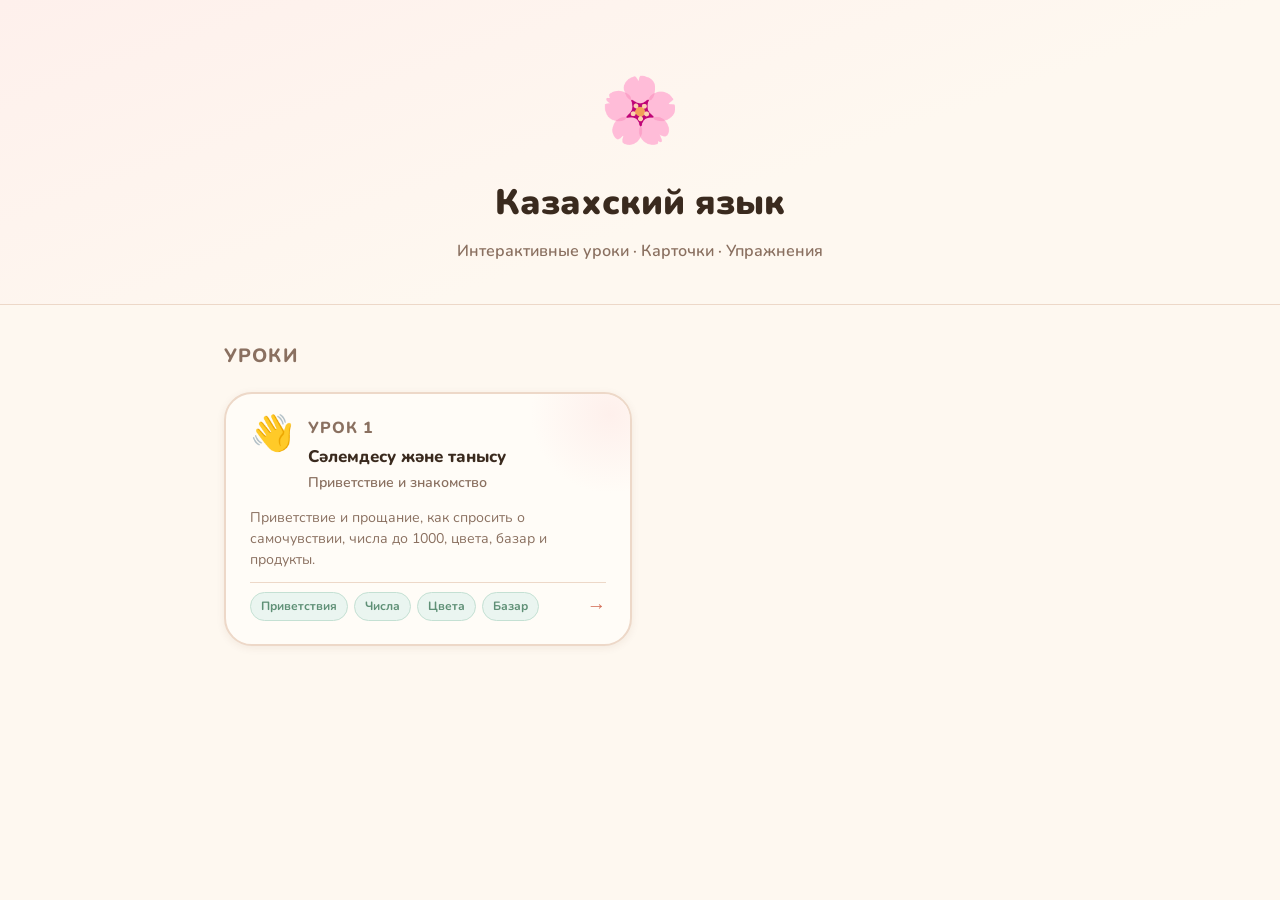
==== index.html @ d4cad754 "Initial commit: Казахский язык - уроки" ====
<!DOCTYPE html>
<html lang="ru">
<head>
  <meta charset="UTF-8" />
  <meta name="viewport" content="width=device-width, initial-scale=1.0" />
  <title>Казахский язык — Уроки</title>
  <link rel="preconnect" href="https://fonts.googleapis.com" />
  <link rel="preconnect" href="https://fonts.gstatic.com" crossorigin />
  <link href="https://fonts.googleapis.com/css2?family=Nunito:wght@400;500;600;700;800;900&display=swap" rel="stylesheet" />
  <link rel="stylesheet" href="css/style.css" />
</head>
<body>

  <!-- ===== HERO ===== -->
  <div class="index-page">
    <div class="index-hero">
      <div class="index-hero-emoji">🌸</div>
      <h1>Казахский язык</h1>
      <p>Интерактивные уроки · Карточки · Упражнения</p>
    </div>

    <!-- ===== LESSONS GRID ===== -->
    <div class="lessons-section">
      <h2>Уроки</h2>
      <div class="lessons-grid" id="lessons-grid">
        <!-- Rendered by app.js -->
      </div>
    </div>
  </div>

  <script src="js/app.js"></script>
</body>
</html>
---- css/style.css ----
/* ===== COZY KAZAKH LESSONS ===== */

@import url('https://fonts.googleapis.com/css2?family=Nunito:wght@400;500;600;700;800;900&display=swap');

/* ---- Variables ---- */
:root {
  --bg-page:     #fef8f0;
  --bg-card:     #fffcf7;
  --bg-card2:    #fff7ef;

  --primary:       #d4705a;
  --primary-h:     #c4604a;
  --primary-light: #fde0d8;
  --primary-pale:  #fef0ec;

  --secondary:       #6fa086;
  --secondary-h:     #5f9076;
  --secondary-light: #c4e0d3;
  --secondary-pale:  #eaf5f0;

  --accent:       #e9b94a;
  --accent-light: #fdecc8;
  --accent-pale:  #fffaed;

  --success:       #52a872;
  --success-light: #c2e8d2;
  --success-pale:  #edfaf3;

  --error:       #d45050;
  --error-light: #f5c0c0;
  --error-pale:  #fff0f0;

  --text:       #3a2a1e;
  --text-muted: #8a7060;
  --text-light: #b8a090;

  --border:     #edd8c8;
  --border-h:   #d8c0a8;

  --shadow-sm: 0 2px 8px rgba(100,55,30,.08);
  --shadow-md: 0 4px 18px rgba(100,55,30,.12);
  --shadow-lg: 0 8px 36px rgba(100,55,30,.16);
  --shadow-xl: 0 16px 56px rgba(100,55,30,.2);

  --r-sm: 8px;
  --r-md: 14px;
  --r-lg: 20px;
  --r-xl: 28px;
  --r-pill: 999px;

  --font: 'Nunito', 'Segoe UI', sans-serif;
  --transition: .2s cubic-bezier(.4,0,.2,1);
}

/* ---- Reset ---- */
*, *::before, *::after { box-sizing: border-box; margin: 0; padding: 0; }
html { scroll-behavior: smooth; }
body {
  font-family: var(--font);
  background: var(--bg-page);
  color: var(--text);
  line-height: 1.6;
  min-height: 100vh;
}
img { max-width: 100%; display: block; }
button { font-family: var(--font); cursor: pointer; border: none; outline: none; }
a { color: inherit; text-decoration: none; }

/* ---- Scrollbar ---- */
::-webkit-scrollbar { width: 8px; }
::-webkit-scrollbar-track { background: var(--bg-page); }
::-webkit-scrollbar-thumb { background: var(--border); border-radius: var(--r-pill); }
::-webkit-scrollbar-thumb:hover { background: var(--border-h); }

/* ============================================================
   LAYOUT
   ============================================================ */

.site-header {
  position: sticky;
  top: 0;
  z-index: 100;
  background: rgba(254,248,240,.92);
  backdrop-filter: blur(12px);
  border-bottom: 1px solid var(--border);
  padding: 0 24px;
  height: 64px;
  display: flex;
  align-items: center;
  gap: 16px;
}

.back-btn {
  display: flex;
  align-items: center;
  gap: 6px;
  padding: 8px 16px;
  background: var(--bg-card);
  border: 1.5px solid var(--border);
  border-radius: var(--r-pill);
  font-size: .9rem;
  font-weight: 700;
  color: var(--text-muted);
  transition: var(--transition);
  white-space: nowrap;
}
.back-btn:hover {
  background: var(--primary-pale);
  border-color: var(--primary);
  color: var(--primary);
  transform: translateX(-2px);
}

.header-lesson-info {
  display: flex;
  align-items: center;
  gap: 12px;
  flex: 1;
}
.header-lesson-icon { font-size: 1.8rem; line-height: 1; }
.header-lesson-info h1 { font-size: 1.15rem; font-weight: 800; line-height: 1.1; }
.header-lesson-info p { font-size: .8rem; color: var(--text-muted); font-weight: 600; }

/* ---- Tabs ---- */
.tabs-nav {
  display: flex;
  gap: 6px;
  padding: 16px 24px 0;
  border-bottom: 2px solid var(--border);
  background: var(--bg-page);
  position: sticky;
  top: 64px;
  z-index: 90;
  overflow-x: auto;
  -webkit-overflow-scrolling: touch;
}
.tabs-nav::-webkit-scrollbar { height: 0; }

.tab-btn {
  padding: 10px 22px;
  border-radius: var(--r-md) var(--r-md) 0 0;
  font-size: .95rem;
  font-weight: 700;
  color: var(--text-muted);
  background: transparent;
  border: 2px solid transparent;
  border-bottom: none;
  white-space: nowrap;
  transition: var(--transition);
  position: relative;
  bottom: -2px;
}
.tab-btn:hover { color: var(--primary); background: var(--primary-pale); }
.tab-btn.active {
  color: var(--primary);
  background: var(--bg-page);
  border-color: var(--border);
  border-bottom-color: var(--bg-page);
}

.tab-pane { display: none; }
.tab-pane.active {
  display: block;
  animation: fadeSlideUp .35s ease forwards;
}

.lesson-container {
  max-width: 820px;
  margin: 0 auto;
  padding: 28px 24px 80px;
  display: flex;
  flex-direction: column;
  gap: 28px;
}

/* ============================================================
   SECTION BLOCKS
   ============================================================ */

.section-block {
  background: var(--bg-card);
  border: 1.5px solid var(--border);
  border-radius: var(--r-xl);
  overflow: hidden;
  box-shadow: var(--shadow-sm);
  transition: box-shadow var(--transition);
}
.section-block:hover { box-shadow: var(--shadow-md); }

.section-header {
  display: flex;
  align-items: center;
  gap: 12px;
  padding: 18px 24px;
  background: linear-gradient(135deg, var(--primary-pale), var(--accent-pale));
  border-bottom: 1.5px solid var(--border);
  cursor: pointer;
  user-select: none;
}
.section-icon { font-size: 1.5rem; }
.section-title { font-size: 1.05rem; font-weight: 800; flex: 1; }
.section-toggle {
  font-size: 1.2rem;
  color: var(--text-muted);
  transition: transform var(--transition);
}
.section-block.collapsed .section-toggle { transform: rotate(-90deg); }

.section-body {
  padding: 20px 24px;
  display: flex;
  flex-direction: column;
  gap: 20px;
}
.section-block.collapsed .section-body { display: none; }

/* ============================================================
   THEORY COMPONENTS
   ============================================================ */

/* Goals block */
.goals-block {
  background: var(--secondary-pale);
  border: 1.5px solid var(--secondary-light);
  border-radius: var(--r-lg);
  padding: 16px 20px;
}
.goals-block ul { list-style: none; display: flex; flex-direction: column; gap: 8px; }
.goals-block li {
  display: flex;
  align-items: flex-start;
  gap: 10px;
  font-weight: 600;
  font-size: .95rem;
}
.goals-block li::before {
  content: '✓';
  color: var(--secondary);
  font-weight: 900;
  font-size: 1rem;
  line-height: 1.5;
  flex-shrink: 0;
}

.task-after-lesson {
  background: var(--accent-pale);
  border: 1.5px solid var(--accent-light);
  border-radius: var(--r-lg);
  padding: 16px 20px;
}
.task-after-lesson h4 {
  font-size: .9rem;
  font-weight: 800;
  color: var(--text-muted);
  text-transform: uppercase;
  letter-spacing: .05em;
  margin-bottom: 10px;
}
.task-after-lesson ul { list-style: none; display: flex; flex-direction: column; gap: 8px; }
.task-after-lesson li {
  display: flex;
  align-items: flex-start;
  gap: 10px;
  font-size: .9rem;
}
.task-after-lesson li::before {
  content: '📌';
  flex-shrink: 0;
  line-height: 1.5;
}

/* Alphabet grid */
.alphabet-stats {
  display: inline-flex;
  gap: 8px;
  background: var(--primary-pale);
  border: 1.5px solid var(--primary-light);
  border-radius: var(--r-pill);
  padding: 6px 16px;
  font-size: .85rem;
  font-weight: 700;
  color: var(--primary);
  margin-bottom: 12px;
}

.alphabet-grid {
  display: flex;
  flex-wrap: wrap;
  gap: 6px;
}
.letter-cell {
  display: flex;
  align-items: center;
  justify-content: center;
  min-width: 52px;
  padding: 8px 10px;
  background: var(--bg-card2);
  border: 1.5px solid var(--border);
  border-radius: var(--r-sm);
  font-size: 1rem;
  font-weight: 700;
  transition: var(--transition);
  cursor: default;
}
.letter-cell:hover { transform: translateY(-2px); box-shadow: var(--shadow-sm); }
.letter-cell.special {
  background: var(--primary-pale);
  border-color: var(--primary-light);
  color: var(--primary);
}

/* Letter detail rows */
.letter-detail-table {
  width: 100%;
  border-collapse: separate;
  border-spacing: 0 6px;
}
.letter-detail-table td {
  padding: 6px 12px;
  font-size: .92rem;
}
.letter-detail-table td:first-child {
  font-size: 1.4rem;
  font-weight: 900;
  color: var(--primary);
  width: 56px;
  text-align: center;
  background: var(--primary-pale);
  border-radius: var(--r-sm) 0 0 var(--r-sm);
  border: 1.5px solid var(--primary-light);
  border-right: none;
}
.letter-detail-table td:nth-child(2) {
  background: var(--bg-card2);
  border-top: 1.5px solid var(--border);
  border-bottom: 1.5px solid var(--border);
  color: var(--text);
}
.letter-detail-table td:last-child {
  background: var(--bg-card2);
  border-radius: 0 var(--r-sm) var(--r-sm) 0;
  border: 1.5px solid var(--border);
  border-left: none;
  font-style: italic;
  color: var(--text-muted);
  font-weight: 600;
}

.block-subtitle {
  font-size: .85rem;
  font-weight: 800;
  text-transform: uppercase;
  letter-spacing: .06em;
  color: var(--text-muted);
  margin-bottom: 10px;
}

/* Grammar table */
.grammar-table-wrap {
  overflow-x: auto;
  border-radius: var(--r-lg);
  border: 1.5px solid var(--border);
  box-shadow: var(--shadow-sm);
}
.grammar-table {
  width: 100%;
  border-collapse: collapse;
  font-size: .9rem;
}
.grammar-table th {
  padding: 10px 14px;
  background: linear-gradient(135deg, var(--primary-pale), var(--accent-pale));
  color: var(--text);
  font-weight: 800;
  text-align: left;
  border-bottom: 1.5px solid var(--border);
  white-space: nowrap;
}
.grammar-table td {
  padding: 10px 14px;
  border-bottom: 1px solid var(--border);
  vertical-align: top;
}
.grammar-table tr:last-child td { border-bottom: none; }
.grammar-table tr:nth-child(even) td { background: var(--bg-card2); }
.grammar-table td:first-child { font-weight: 700; color: var(--text-muted); }
.grammar-table .kz-text { font-weight: 700; font-size: 1rem; color: var(--text); }
.grammar-table .ru-text { color: var(--text-muted); font-size: .88rem; }
.grammar-note {
  font-size: .85rem;
  color: var(--text-muted);
  font-style: italic;
  margin-bottom: 8px;
}

/* Vocab table */
.vocab-table-wrap {
  border: 1.5px solid var(--border);
  border-radius: var(--r-lg);
  overflow: hidden;
  box-shadow: var(--shadow-sm);
}
.vocab-row {
  display: grid;
  grid-template-columns: 1fr 1fr;
  padding: 12px 18px;
  border-bottom: 1px solid var(--border);
  gap: 12px;
  align-items: center;
  transition: background var(--transition);
}
.vocab-row:last-child { border-bottom: none; }
.vocab-row:hover { background: var(--primary-pale); }
.vocab-row .kz { font-weight: 700; font-size: 1rem; }
.vocab-row .ru { color: var(--text-muted); font-size: .9rem; }

/* Dialogue examples */
.dialogue-examples { display: flex; flex-direction: column; gap: 14px; }
.dialogue-example-card {
  background: var(--bg-card2);
  border: 1.5px solid var(--border);
  border-radius: var(--r-lg);
  overflow: hidden;
}
.dialogue-example-label {
  padding: 8px 16px;
  background: var(--accent-pale);
  border-bottom: 1px solid var(--border);
  font-size: .82rem;
  font-weight: 700;
  color: var(--text-muted);
}
.dialogue-example-lines { padding: 12px 16px; display: flex; flex-direction: column; gap: 6px; }
.dialogue-line {
  font-size: .95rem;
  font-weight: 600;
  padding: 4px 0;
}

.dialogue-pairs { display: flex; flex-direction: column; gap: 16px; }
.dialogue-pair {
  background: var(--bg-card2);
  border: 1.5px solid var(--border);
  border-radius: var(--r-lg);
  padding: 14px 18px;
}
.dialogue-pair-label {
  font-size: .82rem;
  font-weight: 800;
  color: var(--text-muted);
  margin-bottom: 8px;
  text-transform: uppercase;
  letter-spacing: .05em;
}
.dialogue-pair-line {
  display: flex;
  gap: 10px;
  margin-bottom: 6px;
}
.dialogue-pair-line:last-child { margin-bottom: 0; }
.dp-q, .dp-a {
  padding: 8px 14px;
  border-radius: var(--r-md);
  font-size: .95rem;
  font-weight: 600;
  flex: 1;
}
.dp-q {
  background: var(--primary-pale);
  border: 1.5px solid var(--primary-light);
  color: var(--primary);
}
.dp-a {
  background: var(--secondary-pale);
  border: 1.5px solid var(--secondary-light);
  color: var(--secondary-h);
}

/* Colors grid */
.colors-grid {
  display: flex;
  flex-wrap: wrap;
  gap: 10px;
}
.color-chip {
  display: flex;
  align-items: center;
  gap: 10px;
  padding: 10px 16px;
  background: var(--bg-card);
  border: 1.5px solid var(--border);
  border-radius: var(--r-pill);
  box-shadow: var(--shadow-sm);
  transition: var(--transition);
}
.color-chip:hover { transform: translateY(-2px); box-shadow: var(--shadow-md); }
.color-dot {
  width: 20px;
  height: 20px;
  border-radius: 50%;
  border: 2px solid rgba(0,0,0,.1);
  flex-shrink: 0;
}
.color-kz { font-weight: 700; font-size: .95rem; }
.color-ru { font-size: .8rem; color: var(--text-muted); }

/* Numbers table */
.numbers-grid {
  display: grid;
  grid-template-columns: repeat(auto-fill, minmax(140px, 1fr));
  gap: 8px;
}
.number-cell {
  display: flex;
  align-items: center;
  gap: 10px;
  padding: 10px 14px;
  background: var(--bg-card2);
  border: 1.5px solid var(--border);
  border-radius: var(--r-md);
  transition: var(--transition);
}
.number-cell:hover {
  background: var(--primary-pale);
  border-color: var(--primary-light);
  transform: translateY(-2px);
  box-shadow: var(--shadow-sm);
}
.number-digit {
  font-size: 1.1rem;
  font-weight: 900;
  color: var(--primary);
  min-width: 40px;
  text-align: right;
}
.number-word { font-size: .9rem; font-weight: 700; }

.numbers-note {
  background: var(--accent-pale);
  border: 1.5px solid var(--accent-light);
  border-radius: var(--r-md);
  padding: 12px 16px;
  font-size: .88rem;
  color: var(--text-muted);
  font-weight: 600;
}
.numbers-note::before { content: '💡 '; }

/* Vocab with emoji */
.vocab-emoji-grid {
  display: grid;
  grid-template-columns: repeat(auto-fill, minmax(160px, 1fr));
  gap: 10px;
}
.vocab-emoji-cell {
  display: flex;
  align-items: center;
  gap: 10px;
  padding: 12px 14px;
  background: var(--bg-card2);
  border: 1.5px solid var(--border);
  border-radius: var(--r-md);
  transition: var(--transition);
}
.vocab-emoji-cell:hover {
  background: var(--secondary-pale);
  border-color: var(--secondary-light);
  transform: translateY(-2px);
  box-shadow: var(--shadow-sm);
}
.vocab-emoji { font-size: 1.6rem; flex-shrink: 0; }
.vocab-emoji-text .kz { font-weight: 700; font-size: .92rem; }
.vocab-emoji-text .ru { font-size: .78rem; color: var(--text-muted); }

/* ============================================================
   EXERCISES
   ============================================================ */

.exercise-block {
  background: var(--bg-card);
  border: 2px solid var(--border);
  border-radius: var(--r-xl);
  overflow: hidden;
  box-shadow: var(--shadow-sm);
}

.exercise-header {
  display: flex;
  align-items: center;
  gap: 12px;
  padding: 14px 20px;
  background: linear-gradient(135deg, var(--accent-pale), var(--primary-pale));
  border-bottom: 1.5px solid var(--border);
}
.exercise-badge {
  padding: 4px 12px;
  background: var(--accent);
  color: white;
  border-radius: var(--r-pill);
  font-size: .8rem;
  font-weight: 800;
  white-space: nowrap;
}
.exercise-instruction {
  font-size: .9rem;
  font-weight: 600;
  color: var(--text-muted);
  line-height: 1.4;
}

.exercise-body { padding: 20px; }

.exercise-result {
  margin-top: 16px;
  padding: 12px 18px;
  border-radius: var(--r-md);
  font-size: .95rem;
  font-weight: 700;
  display: none;
  align-items: center;
  gap: 10px;
}
.exercise-result.success {
  display: flex;
  background: var(--success-pale);
  border: 1.5px solid var(--success-light);
  color: var(--success);
}
.exercise-result.partial {
  display: flex;
  background: var(--accent-pale);
  border: 1.5px solid var(--accent-light);
  color: #9a7020;
}
.exercise-result.error {
  display: flex;
  background: var(--error-pale);
  border: 1.5px solid var(--error-light);
  color: var(--error);
}

/* ---- Match Exercise ---- */
.match-exercise { display: flex; flex-direction: column; gap: 16px; }
.match-columns {
  display: grid;
  grid-template-columns: 1fr 1fr;
  gap: 12px;
}
.match-column { display: flex; flex-direction: column; gap: 8px; }

.match-item {
  padding: 12px 16px;
  background: var(--bg-card2);
  border: 2px solid var(--border);
  border-radius: var(--r-md);
  font-size: .92rem;
  font-weight: 600;
  cursor: pointer;
  transition: var(--transition);
  text-align: center;
  user-select: none;
  min-height: 48px;
  display: flex;
  align-items: center;
  justify-content: center;
}
.match-item:hover:not(.matched):not(.wrong) {
  border-color: var(--primary);
  background: var(--primary-pale);
  transform: translateY(-1px);
  box-shadow: var(--shadow-sm);
}
.match-item.selected {
  border-color: var(--primary);
  background: var(--primary-pale);
  box-shadow: 0 0 0 3px var(--primary-light);
  animation: pulse .4s ease;
}
.match-item.matched {
  border-color: var(--success);
  background: var(--success-pale);
  color: var(--success);
  cursor: default;
  animation: matchSuccess .5s ease;
}
.match-item.matched::after {
  content: ' ✓';
  font-weight: 900;
}
.match-item.wrong {
  border-color: var(--error);
  background: var(--error-pale);
  animation: shake .4s ease;
}

.match-check-btn {
  align-self: center;
  padding: 11px 28px;
  background: var(--primary);
  color: white;
  border-radius: var(--r-pill);
  font-size: .95rem;
  font-weight: 800;
  transition: var(--transition);
  box-shadow: var(--shadow-sm);
}
.match-check-btn:hover {
  background: var(--primary-h);
  transform: translateY(-2px);
  box-shadow: var(--shadow-md);
}
.match-check-btn:disabled {
  opacity: .5;
  cursor: not-allowed;
  transform: none;
}

/* ---- Fill Dialog Exercise ---- */
.fill-dialog-exercise { display: flex; flex-direction: column; gap: 16px; }

.word-bank {
  display: flex;
  flex-wrap: wrap;
  gap: 8px;
  padding: 14px 16px;
  background: var(--accent-pale);
  border: 1.5px solid var(--accent-light);
  border-radius: var(--r-lg);
}
.word-bank-label {
  width: 100%;
  font-size: .78rem;
  font-weight: 800;
  text-transform: uppercase;
  letter-spacing: .06em;
  color: var(--text-muted);
  margin-bottom: 2px;
}
.word-chip {
  padding: 7px 16px;
  background: white;
  border: 2px solid var(--accent-light);
  border-radius: var(--r-pill);
  font-size: .9rem;
  font-weight: 700;
  cursor: pointer;
  transition: var(--transition);
  color: var(--text);
}
.word-chip:hover:not(.used) {
  border-color: var(--accent);
  background: var(--accent-pale);
  transform: translateY(-1px);
}
.word-chip.used {
  opacity: .35;
  cursor: not-allowed;
  text-decoration: line-through;
}

.dialog-blocks { display: flex; flex-direction: column; gap: 12px; }
.dialog-block {
  background: var(--bg-card2);
  border: 1.5px solid var(--border);
  border-radius: var(--r-lg);
  overflow: hidden;
}
.dialog-block-num {
  padding: 6px 14px;
  background: var(--primary-pale);
  border-bottom: 1px solid var(--border);
  font-size: .78rem;
  font-weight: 800;
  color: var(--primary);
  text-transform: uppercase;
  letter-spacing: .05em;
}
.dialog-lines { padding: 10px 14px; display: flex; flex-direction: column; gap: 6px; }
.dialog-line {
  font-size: .92rem;
  font-weight: 600;
  line-height: 1.6;
  display: flex;
  align-items: center;
  flex-wrap: wrap;
  gap: 4px;
}

.blank-slot {
  display: inline-flex;
  align-items: center;
  justify-content: center;
  min-width: 90px;
  padding: 3px 12px;
  background: white;
  border: 2px dashed var(--primary-light);
  border-radius: var(--r-pill);
  font-weight: 700;
  color: var(--primary);
  cursor: pointer;
  transition: var(--transition);
  font-size: .88rem;
  min-height: 30px;
  vertical-align: middle;
}
.blank-slot.empty::after { content: '______'; opacity: .3; }
.blank-slot:hover:not(.correct):not(.wrong-ans) {
  border-color: var(--primary);
  background: var(--primary-pale);
}
.blank-slot.correct {
  background: var(--success-pale);
  border-style: solid;
  border-color: var(--success);
  color: var(--success);
  cursor: default;
}
.blank-slot.wrong-ans {
  background: var(--error-pale);
  border-style: solid;
  border-color: var(--error);
  color: var(--error);
}
.blank-slot.filled {
  border-style: solid;
  border-color: var(--primary);
  background: var(--primary-pale);
}

.dialog-check-btn {
  align-self: flex-start;
  padding: 10px 26px;
  background: var(--secondary);
  color: white;
  border-radius: var(--r-pill);
  font-size: .95rem;
  font-weight: 800;
  transition: var(--transition);
  box-shadow: var(--shadow-sm);
}
.dialog-check-btn:hover {
  background: var(--secondary-h);
  transform: translateY(-2px);
  box-shadow: var(--shadow-md);
}

/* ---- Alpha Sort Exercise ---- */
.sort-exercise { display: flex; flex-direction: column; gap: 16px; }
.sort-bank {
  display: flex;
  flex-wrap: wrap;
  gap: 8px;
  padding: 14px 16px;
  background: var(--secondary-pale);
  border: 1.5px solid var(--secondary-light);
  border-radius: var(--r-lg);
  min-height: 56px;
}
.sort-bank-label {
  width: 100%;
  font-size: .78rem;
  font-weight: 800;
  text-transform: uppercase;
  letter-spacing: .06em;
  color: var(--text-muted);
  margin-bottom: 2px;
}
.sort-chip {
  padding: 8px 18px;
  background: white;
  border: 2px solid var(--secondary-light);
  border-radius: var(--r-pill);
  font-size: .92rem;
  font-weight: 700;
  cursor: pointer;
  transition: var(--transition);
}
.sort-chip:hover {
  border-color: var(--secondary);
  background: var(--secondary-pale);
  transform: translateY(-2px);
  box-shadow: var(--shadow-sm);
}
.sort-chip.placed { opacity: .3; cursor: not-allowed; text-decoration: line-through; }

.sort-slots { display: flex; flex-direction: column; gap: 6px; }
.sort-slot {
  display: flex;
  align-items: center;
  gap: 10px;
}
.sort-slot-num {
  width: 28px;
  height: 28px;
  border-radius: 50%;
  background: var(--primary-pale);
  border: 1.5px solid var(--primary-light);
  display: flex;
  align-items: center;
  justify-content: center;
  font-size: .8rem;
  font-weight: 800;
  color: var(--primary);
  flex-shrink: 0;
}
.sort-slot-cell {
  flex: 1;
  padding: 8px 16px;
  border: 2px dashed var(--border);
  border-radius: var(--r-md);
  font-size: .92rem;
  font-weight: 700;
  min-height: 40px;
  cursor: pointer;
  transition: var(--transition);
  color: var(--text);
  display: flex;
  align-items: center;
}
.sort-slot-cell.empty { color: var(--text-light); }
.sort-slot-cell.empty::after { content: 'нажмите на слово...'; font-size: .8rem; font-weight: 500; }
.sort-slot-cell:hover:not(.correct-s):not(.wrong-s) {
  border-color: var(--primary-light);
  background: var(--primary-pale);
}
.sort-slot-cell.correct-s {
  background: var(--success-pale);
  border: 2px solid var(--success);
  color: var(--success);
  cursor: default;
}
.sort-slot-cell.wrong-s {
  background: var(--error-pale);
  border: 2px solid var(--error);
  color: var(--error);
}

.sort-check-btn {
  align-self: flex-start;
  padding: 10px 26px;
  background: var(--primary);
  color: white;
  border-radius: var(--r-pill);
  font-size: .95rem;
  font-weight: 800;
  transition: var(--transition);
  box-shadow: var(--shadow-sm);
}
.sort-check-btn:hover {
  background: var(--primary-h);
  transform: translateY(-2px);
  box-shadow: var(--shadow-md);
}

/* ---- Color Fill Exercise ---- */
.color-fill-exercise { display: flex; flex-direction: column; gap: 16px; }
.color-options {
  display: flex;
  flex-wrap: wrap;
  gap: 8px;
  padding: 14px 16px;
  background: var(--bg-card2);
  border: 1.5px solid var(--border);
  border-radius: var(--r-lg);
}
.color-option-chip {
  padding: 7px 16px;
  background: white;
  border: 2px solid var(--border);
  border-radius: var(--r-pill);
  font-size: .9rem;
  font-weight: 700;
  cursor: pointer;
  transition: var(--transition);
}
.color-option-chip:hover { border-color: var(--primary); background: var(--primary-pale); }
.color-option-chip.used { opacity: .3; cursor: not-allowed; }

.color-questions { display: flex; flex-direction: column; gap: 12px; }
.color-question {
  background: var(--bg-card2);
  border: 1.5px solid var(--border);
  border-radius: var(--r-lg);
  padding: 14px 18px;
}
.color-question-hint {
  font-size: .82rem;
  color: var(--text-muted);
  font-weight: 600;
  margin-bottom: 8px;
  display: flex;
  align-items: center;
  gap: 6px;
}
.color-question-text { font-size: .95rem; font-weight: 700; line-height: 1.8; }

/* ---- Count Exercise ---- */
.count-exercise { display: flex; flex-direction: column; gap: 16px; }
.count-question {
  background: var(--bg-card2);
  border: 1.5px solid var(--border);
  border-radius: var(--r-lg);
  padding: 16px 18px;
  display: flex;
  flex-direction: column;
  gap: 12px;
}
.count-display {
  font-size: 2.2rem;
  letter-spacing: 2px;
  text-align: center;
  padding: 8px;
}
.count-prompt { font-size: .95rem; font-weight: 700; }
.count-prompt-ru { font-size: .85rem; color: var(--text-muted); font-weight: 600; }

.count-input-wrap { display: flex; gap: 10px; align-items: center; flex-wrap: wrap; }
.count-input {
  flex: 1;
  min-width: 200px;
  padding: 10px 16px;
  border: 2px solid var(--border);
  border-radius: var(--r-md);
  font-size: .95rem;
  font-family: var(--font);
  font-weight: 600;
  background: white;
  color: var(--text);
  transition: var(--transition);
}
.count-input:focus {
  outline: none;
  border-color: var(--primary);
  box-shadow: 0 0 0 3px var(--primary-light);
}
.count-check-btn {
  padding: 10px 22px;
  background: var(--primary);
  color: white;
  border-radius: var(--r-md);
  font-size: .9rem;
  font-weight: 800;
  transition: var(--transition);
}
.count-check-btn:hover {
  background: var(--primary-h);
  transform: translateY(-1px);
}
.count-answer-reveal {
  font-size: .9rem;
  color: var(--text-muted);
  font-weight: 600;
  padding: 8px 14px;
  background: var(--success-pale);
  border: 1.5px solid var(--success-light);
  border-radius: var(--r-md);
  display: none;
}
.count-answer-reveal.show { display: block; }

/* Reset button */
.reset-btn {
  align-self: flex-end;
  padding: 7px 18px;
  background: transparent;
  border: 1.5px solid var(--border);
  border-radius: var(--r-pill);
  font-size: .82rem;
  font-weight: 700;
  color: var(--text-muted);
  transition: var(--transition);
}
.reset-btn:hover { border-color: var(--error); color: var(--error); background: var(--error-pale); }

/* ============================================================
   FLASHCARDS
   ============================================================ */

.flashcard-tab {
  max-width: 680px;
  margin: 0 auto;
  padding: 28px 24px 80px;
  display: flex;
  flex-direction: column;
  gap: 20px;
}

/* Mode bar */
.fc-modebar {
  display: flex;
  gap: 10px;
  align-items: center;
  flex-wrap: wrap;
}
.fc-mode-btn {
  padding: 9px 20px;
  border-radius: var(--r-pill);
  font-size: .88rem;
  font-weight: 700;
  transition: var(--transition);
  border: 2px solid var(--border);
  background: var(--bg-card);
  color: var(--text-muted);
}
.fc-mode-btn:hover { border-color: var(--primary); color: var(--primary); background: var(--primary-pale); }
.fc-mode-btn.active { background: var(--primary); border-color: var(--primary); color: white; }
.fc-mode-btn.review-mode { border-color: var(--accent); color: #9a7020; }
.fc-mode-btn.review-mode.active { background: var(--accent); border-color: var(--accent); color: white; }

.fc-stats {
  display: flex;
  gap: 14px;
  align-items: center;
  padding: 12px 18px;
  background: var(--bg-card);
  border: 1.5px solid var(--border);
  border-radius: var(--r-lg);
  flex-wrap: wrap;
}
.fc-stat {
  display: flex;
  flex-direction: column;
  align-items: center;
}
.fc-stat-num { font-size: 1.4rem; font-weight: 900; color: var(--primary); line-height: 1; }
.fc-stat-label { font-size: .72rem; font-weight: 700; color: var(--text-muted); text-transform: uppercase; letter-spacing: .04em; }
.fc-stat-divider { width: 1px; height: 36px; background: var(--border); }

/* Card area */
.fc-card-area {
  display: flex;
  flex-direction: column;
  align-items: center;
  gap: 16px;
}

.fc-card-wrap {
  width: 100%;
  perspective: 1000px;
  cursor: pointer;
}
.fc-card {
  width: 100%;
  min-height: 220px;
  border-radius: var(--r-xl);
  transition: transform .55s cubic-bezier(.4,0,.2,1);
  transform-style: preserve-3d;
  position: relative;
  box-shadow: var(--shadow-md);
}
.fc-card.flipped { transform: rotateY(180deg); }
.fc-card-face {
  position: absolute;
  inset: 0;
  border-radius: var(--r-xl);
  display: flex;
  flex-direction: column;
  align-items: center;
  justify-content: center;
  padding: 28px 32px;
  backface-visibility: hidden;
  -webkit-backface-visibility: hidden;
  gap: 10px;
}
.fc-card-front {
  background: linear-gradient(135deg, #fff8f0, #fef0e8);
  border: 2px solid var(--border);
}
.fc-card-back {
  background: linear-gradient(135deg, #eaf5f0, #d8f0e6);
  border: 2px solid var(--secondary-light);
  transform: rotateY(180deg);
}
.fc-card-lang {
  font-size: .72rem;
  font-weight: 800;
  text-transform: uppercase;
  letter-spacing: .08em;
  opacity: .5;
}
.fc-card-text {
  font-size: 1.6rem;
  font-weight: 800;
  text-align: center;
  line-height: 1.3;
  white-space: pre-line;
}
.fc-card-note {
  font-size: .82rem;
  color: var(--text-muted);
  font-weight: 600;
  text-align: center;
  font-style: italic;
}
.fc-flip-hint {
  font-size: .75rem;
  color: var(--text-light);
  font-weight: 600;
  opacity: .7;
}

/* Learned badge */
.fc-learned-badge {
  position: absolute;
  top: 14px;
  right: 18px;
  font-size: 1.2rem;
  transition: transform var(--transition);
}
.fc-learned-badge:hover { transform: scale(1.3); }

/* Navigation */
.fc-nav {
  display: flex;
  align-items: center;
  gap: 16px;
  width: 100%;
  justify-content: center;
}
.fc-nav-btn {
  width: 44px;
  height: 44px;
  border-radius: 50%;
  background: var(--bg-card);
  border: 2px solid var(--border);
  font-size: 1.1rem;
  display: flex;
  align-items: center;
  justify-content: center;
  transition: var(--transition);
  color: var(--text);
}
.fc-nav-btn:hover:not(:disabled) {
  border-color: var(--primary);
  background: var(--primary-pale);
  color: var(--primary);
  transform: scale(1.1);
}
.fc-nav-btn:disabled { opacity: .35; cursor: not-allowed; }
.fc-counter {
  font-size: .95rem;
  font-weight: 700;
  color: var(--text-muted);
  min-width: 70px;
  text-align: center;
}

/* Learn button */
.fc-action-row {
  display: flex;
  gap: 10px;
  width: 100%;
  justify-content: center;
  flex-wrap: wrap;
}
.fc-learn-btn {
  padding: 10px 24px;
  border-radius: var(--r-pill);
  font-size: .9rem;
  font-weight: 800;
  transition: var(--transition);
  border: 2px solid var(--border);
  background: var(--bg-card);
  color: var(--text-muted);
  display: flex;
  align-items: center;
  gap: 7px;
}
.fc-learn-btn:hover { border-color: var(--accent); background: var(--accent-pale); color: #9a7020; }
.fc-learn-btn.learned {
  background: var(--accent-pale);
  border-color: var(--accent);
  color: #9a7020;
}
.fc-learn-btn.learned .learn-icon::before { content: '⭐'; }
.fc-learn-btn:not(.learned) .learn-icon::before { content: '☆'; }

.fc-shuffle-btn {
  padding: 10px 20px;
  border-radius: var(--r-pill);
  font-size: .9rem;
  font-weight: 800;
  transition: var(--transition);
  border: 2px solid var(--border);
  background: var(--bg-card);
  color: var(--text-muted);
}
.fc-shuffle-btn:hover { border-color: var(--secondary); background: var(--secondary-pale); color: var(--secondary-h); }

/* Learned panel */
.fc-learned-panel {
  background: var(--bg-card);
  border: 1.5px solid var(--border);
  border-radius: var(--r-xl);
  overflow: hidden;
  box-shadow: var(--shadow-sm);
}
.fc-learned-panel-header {
  padding: 14px 20px;
  background: var(--accent-pale);
  border-bottom: 1.5px solid var(--accent-light);
  font-size: .9rem;
  font-weight: 800;
  color: #9a7020;
  display: flex;
  align-items: center;
  gap: 8px;
}
.fc-learned-list {
  padding: 12px 16px;
  display: flex;
  flex-direction: column;
  gap: 6px;
  max-height: 320px;
  overflow-y: auto;
}
.fc-learned-item {
  display: flex;
  align-items: center;
  gap: 12px;
  padding: 8px 12px;
  border-radius: var(--r-md);
  background: var(--bg-card2);
  border: 1px solid var(--border);
}
.fc-learned-item-kz { font-weight: 700; font-size: .9rem; flex: 1; }
.fc-learned-item-ru { font-size: .85rem; color: var(--text-muted); flex: 1; }
.fc-unlearn-btn {
  padding: 4px 10px;
  background: transparent;
  border: 1.5px solid var(--border);
  border-radius: var(--r-pill);
  font-size: .75rem;
  font-weight: 700;
  color: var(--text-muted);
  transition: var(--transition);
  flex-shrink: 0;
}
.fc-unlearn-btn:hover { border-color: var(--error); color: var(--error); background: var(--error-pale); }
.fc-learned-empty {
  padding: 20px;
  text-align: center;
  color: var(--text-muted);
  font-size: .9rem;
  font-weight: 600;
}

/* ============================================================
   INDEX PAGE
   ============================================================ */

.index-page {
  min-height: 100vh;
  background: var(--bg-page);
}

.index-hero {
  text-align: center;
  padding: 60px 24px 40px;
  background: linear-gradient(160deg, var(--primary-pale) 0%, var(--bg-page) 60%);
  border-bottom: 1.5px solid var(--border);
}
.index-hero-emoji { font-size: 4rem; margin-bottom: 12px; animation: floatBob 3s ease-in-out infinite; }
.index-hero h1 {
  font-size: 2.2rem;
  font-weight: 900;
  color: var(--text);
  margin-bottom: 8px;
}
.index-hero p { font-size: 1rem; color: var(--text-muted); font-weight: 600; }

.lessons-section {
  max-width: 880px;
  margin: 0 auto;
  padding: 36px 24px 80px;
}
.lessons-section h2 {
  font-size: 1.2rem;
  font-weight: 800;
  color: var(--text-muted);
  text-transform: uppercase;
  letter-spacing: .06em;
  margin-bottom: 20px;
}
.lessons-grid {
  display: grid;
  grid-template-columns: repeat(auto-fill, minmax(320px, 1fr));
  gap: 16px;
}

.lesson-card {
  background: var(--bg-card);
  border: 2px solid var(--border);
  border-radius: var(--r-xl);
  padding: 22px 24px;
  text-decoration: none;
  color: inherit;
  display: flex;
  flex-direction: column;
  gap: 12px;
  transition: var(--transition);
  box-shadow: var(--shadow-sm);
  position: relative;
  overflow: hidden;
}
.lesson-card::before {
  content: '';
  position: absolute;
  top: 0; right: 0;
  width: 100px; height: 100px;
  background: radial-gradient(circle at 80% 20%, var(--primary-pale) 0%, transparent 70%);
  pointer-events: none;
}
.lesson-card:hover {
  border-color: var(--primary);
  transform: translateY(-4px);
  box-shadow: var(--shadow-lg);
}
.lesson-card-top {
  display: flex;
  align-items: flex-start;
  gap: 14px;
}
.lesson-card-icon {
  font-size: 2.2rem;
  line-height: 1;
  flex-shrink: 0;
}
.lesson-card-title {
  display: flex;
  flex-direction: column;
  gap: 2px;
}
.lesson-card-title h3 {
  font-size: 1rem;
  font-weight: 800;
  color: var(--text-muted);
  text-transform: uppercase;
  letter-spacing: .06em;
}
.lesson-card-title .topic-kz {
  font-size: 1.05rem;
  font-weight: 800;
  color: var(--text);
}
.lesson-card-title .topic-ru {
  font-size: .88rem;
  color: var(--text-muted);
  font-weight: 600;
}
.lesson-card-desc {
  font-size: .88rem;
  color: var(--text-muted);
  line-height: 1.5;
}
.lesson-card-footer {
  display: flex;
  align-items: center;
  justify-content: space-between;
  padding-top: 8px;
  border-top: 1px solid var(--border);
}
.lesson-card-tags { display: flex; gap: 6px; flex-wrap: wrap; }
.lesson-tag {
  padding: 4px 10px;
  background: var(--secondary-pale);
  border: 1px solid var(--secondary-light);
  border-radius: var(--r-pill);
  font-size: .75rem;
  font-weight: 700;
  color: var(--secondary-h);
}
.lesson-card-arrow {
  font-size: 1.2rem;
  color: var(--primary);
  transition: transform var(--transition);
}
.lesson-card:hover .lesson-card-arrow { transform: translateX(4px); }

/* ============================================================
   ANIMATIONS
   ============================================================ */

@keyframes fadeSlideUp {
  from { opacity: 0; transform: translateY(12px); }
  to   { opacity: 1; transform: translateY(0); }
}

@keyframes floatBob {
  0%, 100% { transform: translateY(0); }
  50%       { transform: translateY(-10px); }
}

@keyframes pulse {
  0%   { transform: scale(1); }
  50%  { transform: scale(1.04); }
  100% { transform: scale(1); }
}

@keyframes shake {
  0%, 100% { transform: translateX(0); }
  20%  { transform: translateX(-6px); }
  40%  { transform: translateX(6px); }
  60%  { transform: translateX(-4px); }
  80%  { transform: translateX(4px); }
}

@keyframes matchSuccess {
  0%   { transform: scale(1); }
  40%  { transform: scale(1.06); }
  100% { transform: scale(1); }
}

@keyframes confettiFall {
  0%   { transform: translateY(-10px) rotate(0deg); opacity: 1; }
  100% { transform: translateY(80px) rotate(360deg); opacity: 0; }
}

/* ============================================================
   RESPONSIVE
   ============================================================ */

@media (max-width: 600px) {
  .site-header { padding: 0 14px; gap: 10px; }
  .tabs-nav { padding: 12px 14px 0; }
  .lesson-container { padding: 20px 14px 60px; gap: 20px; }
  .match-columns { grid-template-columns: 1fr; }
  .match-column + .match-column { border-top: 1.5px solid var(--border); padding-top: 10px; }
  .numbers-grid { grid-template-columns: repeat(auto-fill, minmax(110px, 1fr)); }
  .vocab-emoji-grid { grid-template-columns: repeat(auto-fill, minmax(140px, 1fr)); }
  .section-body { padding: 14px 14px; }
  .exercise-body { padding: 14px; }
  .flashcard-tab { padding: 20px 14px 60px; }
  .fc-card-text { font-size: 1.3rem; }
  .index-hero { padding: 40px 14px 28px; }
  .index-hero h1 { font-size: 1.6rem; }
  .lessons-section { padding: 24px 14px 60px; }
}

/* Progress bar for flashcards */
.fc-progress-bar-wrap {
  width: 100%;
  height: 6px;
  background: var(--border);
  border-radius: var(--r-pill);
  overflow: hidden;
}
.fc-progress-bar {
  height: 100%;
  background: linear-gradient(90deg, var(--primary), var(--accent));
  border-radius: var(--r-pill);
  transition: width .4s ease;
}

/* Review mode banner */
.fc-review-banner {
  padding: 10px 18px;
  background: linear-gradient(135deg, var(--accent-pale), var(--primary-pale));
  border: 1.5px solid var(--accent-light);
  border-radius: var(--r-lg);
  font-size: .88rem;
  font-weight: 700;
  color: #9a7020;
  display: flex;
  align-items: center;
  gap: 8px;
}

/* ============================================================
   CALLOUT BLOCK
   ============================================================ */
.callout-block {
  background: var(--accent-pale);
  border: 1.5px solid var(--accent-light);
  border-left: 4px solid var(--accent);
  border-radius: var(--r-md);
  padding: 14px 18px;
  font-size: .95rem;
  font-weight: 600;
  line-height: 1.6;
  color: var(--text);
}

/* ============================================================
   VIDEO BLOCK — link card (embedding disabled on this video)
   ============================================================ */
.video-link-card {
  display: flex;
  flex-direction: column;
  gap: 0;
  border-radius: var(--r-lg);
  overflow: hidden;
  border: 2px solid var(--border);
  box-shadow: var(--shadow-md);
  text-decoration: none;
  color: inherit;
  transition: var(--transition);
  max-width: 560px;
}
.video-link-card:hover {
  border-color: var(--primary);
  box-shadow: var(--shadow-lg);
  transform: translateY(-2px);
}
.video-link-thumb {
  position: relative;
  width: 100%;
  aspect-ratio: 16/9;
  background: #000;
  overflow: hidden;
}
.video-link-thumb img {
  width: 100%;
  height: 100%;
  object-fit: cover;
  display: block;
  transition: opacity var(--transition);
}
.video-link-card:hover .video-link-thumb img { opacity: .85; }
.video-link-play {
  position: absolute;
  inset: 0;
  display: flex;
  align-items: center;
  justify-content: center;
  font-size: 3.5rem;
  color: white;
  text-shadow: 0 2px 12px rgba(0,0,0,.6);
  pointer-events: none;
}
.video-link-label {
  padding: 12px 18px;
  background: var(--bg-card);
  font-size: .95rem;
  font-weight: 700;
  display: flex;
  align-items: center;
  gap: 8px;
}
.video-link-label::before {
  content: '';
  display: inline-block;
  width: 18px;
  height: 18px;
  background: #FF0000;
  border-radius: 4px;
  flex-shrink: 0;
  background-image: url("data:image/svg+xml,%3Csvg xmlns='http://www.w3.org/2000/svg' viewBox='0 0 24 24' fill='white'%3E%3Cpath d='M19.615 3.184c-3.604-.246-11.631-.245-15.23 0-3.897.266-4.356 2.62-4.385 8.816.029 6.185.484 8.549 4.385 8.816 3.6.245 11.626.246 15.23 0 3.897-.266 4.356-2.62 4.385-8.816-.029-6.185-.484-8.549-4.385-8.816zm-10.615 12.816v-8l8 3.993-8 4.007z'/%3E%3C/svg%3E");
  background-color: #FF0000;
  background-size: 14px;
  background-repeat: no-repeat;
  background-position: center;
}

/* ============================================================
   IMAGES IN EXERCISES
   ============================================================ */

/* Match exercise — image items */
.match-item-img {
  max-height: 80px;
  max-width: 110px;
  object-fit: contain;
  border-radius: var(--r-sm);
}
.match-item[data-side="left"] {
  min-height: 60px;
}

/* Color-fill exercise — image hints */
.color-hint-img {
  height: 80px;
  max-width: 90px;
  object-fit: contain;
  border-radius: var(--r-sm);
  display: block;
  margin-bottom: 4px;
}
.color-question-hint {
  display: flex;
  flex-direction: column;
  align-items: flex-start;
  gap: 4px;
}

/* Count exercise — image display */
.count-img {
  max-width: 100%;
  max-height: 140px;
  object-fit: contain;
  border-radius: var(--r-md);
  margin: 0 auto;
  display: block;
}

/* Confetti burst (JS-added) */
.confetti-piece {
  position: fixed;
  width: 10px;
  height: 10px;
  border-radius: 2px;
  pointer-events: none;
  animation: confettiFall .9s ease forwards;
  z-index: 9999;
}

/* Divider inside section body */
.section-divider {
  border: none;
  border-top: 1.5px solid var(--border);
  margin: 4px 0;
}

/* ============================================================
   MATCH EXERCISE — SVG THREAD LINES
   ============================================================ */
.match-columns { position: relative; }

.match-lines-svg {
  position: absolute;
  top: 0; left: 0;
  width: 100%; height: 100%;
  pointer-events: none;
  overflow: visible;
  z-index: 2;
}

.match-line-path {
  stroke-dasharray: 2000;
  stroke-dashoffset: 2000;
  animation: drawLine .55s cubic-bezier(.4,0,.2,1) forwards;
}
.match-line-dot { opacity: 0; animation: dotPop .3s ease .45s forwards; }

@keyframes drawLine {
  to { stroke-dashoffset: 0; }
}
@keyframes dotPop {
  0%   { opacity:0; r: 0; }
  70%  { opacity:1; r: 6px; }
  100% { opacity:1; r: 4px; }
}

/* Override .matched colors — set via JS inline styles */
.match-item.matched {
  cursor: default !important;
  transform: none !important;
  animation: matchSuccess .5s ease;
}
.match-item.matched::after { content: ' ✓'; font-weight: 900; }

/* ============================================================
   FILL-DIALOG — DRAG AND DROP
   ============================================================ */
.word-chip[draggable="true"] { cursor: grab; }
.word-chip[draggable="true"]:active { cursor: grabbing; }
.word-chip.dragging { opacity: .3; transform: scale(.95); }

.blank-slot.drag-over {
  border-style: solid !important;
  border-color: var(--primary) !important;
  background: var(--primary-pale) !important;
  transform: scale(1.06);
  box-shadow: 0 0 0 3px var(--primary-light);
}

/* Touch drag ghost */
.touch-drag-ghost {
  position: fixed;
  pointer-events: none;
  z-index: 9999;
  background: white;
  border: 2px solid var(--primary);
  border-radius: var(--r-pill);
  padding: 7px 18px;
  font-size: .92rem;
  font-weight: 700;
  font-family: var(--font);
  color: var(--primary);
  box-shadow: 0 8px 28px rgba(0,0,0,.22);
  transform: scale(1.12) rotate(2deg);
  white-space: nowrap;
  transition: none;
}
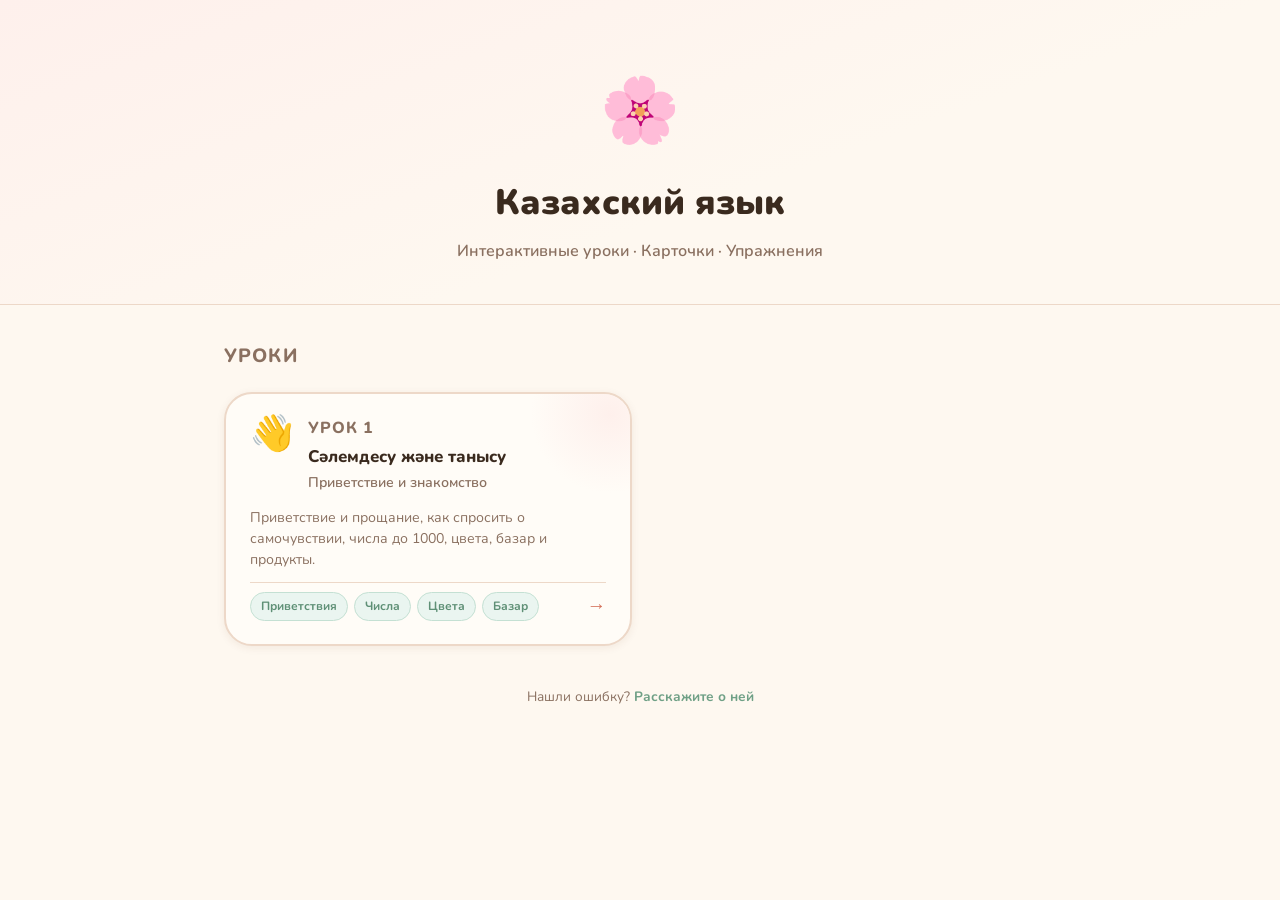
==== commit 6329d15a: "Add feedback link to index page" ====
--- a/index.html
+++ b/index.html
@@ -26,6 +26,10 @@
         <!-- Rendered by app.js -->
       </div>
     </div>
+    <!-- ===== FEEDBACK ===== -->
+    <div class="index-feedback">
+      Нашли ошибку? <a href="mailto:ratushnenkov@gmail.com">Расскажите о ней</a>
+    </div>
   </div>
 
   <script src="js/app.js"></script>
--- a/css/style.css
+++ b/css/style.css
@@ -1085,6 +1085,38 @@
   gap: 20px;
 }
 
+/* Direction bar (Каз→Рус / Рус→Каз) */
+.fc-dir-bar {
+  display: flex;
+  gap: 6px;
+  background: var(--bg-card2);
+  border: 1.5px solid var(--border);
+  border-radius: var(--r-pill);
+  padding: 4px;
+  align-self: center;
+}
+.fc-dir-btn {
+  padding: 7px 18px;
+  border-radius: var(--r-pill);
+  font-size: .85rem;
+  font-weight: 700;
+  border: none;
+  background: transparent;
+  color: var(--text-muted);
+  transition: var(--transition);
+  cursor: pointer;
+  white-space: nowrap;
+}
+.fc-dir-btn:hover:not(.active) {
+  color: var(--secondary-h);
+  background: var(--secondary-pale);
+}
+.fc-dir-btn.active {
+  background: var(--secondary);
+  color: white;
+  box-shadow: var(--shadow-sm);
+}
+
 /* Mode bar */
 .fc-modebar {
   display: flex;
@@ -1287,6 +1319,48 @@
 }
 .fc-shuffle-btn:hover { border-color: var(--secondary); background: var(--secondary-pale); color: var(--secondary-h); }
 
+/* Learned full view */
+.fc-learned-view {
+  display: flex;
+  flex-direction: column;
+  gap: 12px;
+  padding: 4px 0;
+}
+.fc-back-btn {
+  display: inline-flex;
+  align-items: center;
+  gap: 6px;
+  background: none;
+  border: 1.5px solid var(--border);
+  border-radius: var(--r-pill);
+  padding: 7px 16px;
+  font-size: .85rem;
+  font-weight: 700;
+  color: var(--text-muted);
+  cursor: pointer;
+  transition: var(--transition);
+  align-self: flex-start;
+}
+.fc-back-btn:hover { border-color: var(--primary); color: var(--primary); }
+.fc-learned-view-title {
+  font-size: 1.05rem;
+  font-weight: 800;
+  color: var(--primary);
+  display: flex;
+  align-items: center;
+  gap: 8px;
+}
+.fc-learned-view-count {
+  background: var(--accent-pale);
+  color: #9a7020;
+  border-radius: var(--r-pill);
+  padding: 2px 10px;
+  font-size: .82rem;
+}
+.fc-learned-view .fc-learned-list {
+  max-height: none;
+}
+
 /* Learned panel */
 .fc-learned-panel {
   background: var(--bg-card);
@@ -1372,7 +1446,21 @@
 .lessons-section {
   max-width: 880px;
   margin: 0 auto;
-  padding: 36px 24px 80px;
+  padding: 36px 24px 40px;
+}
+.index-feedback {
+  text-align: center;
+  padding: 0 24px 48px;
+  font-size: .85rem;
+  color: var(--text-muted);
+}
+.index-feedback a {
+  color: var(--secondary);
+  text-decoration: none;
+  font-weight: 700;
+}
+.index-feedback a:hover {
+  text-decoration: underline;
 }
 .lessons-section h2 {
   font-size: 1.2rem;
@@ -1552,6 +1640,78 @@
   transition: width .4s ease;
 }
 
+/* Drag wrapper for swipe gesture */
+.fc-drag-wrap {
+  position: relative;
+  width: 100%;
+  align-self: stretch;
+  cursor: grab;
+  user-select: none;
+  -webkit-user-select: none;
+  touch-action: pan-y;
+}
+.fc-drag-wrap:active { cursor: grabbing; }
+
+/* Swipe labels (ЗНАЮ / НЕ ЗНАЮ) */
+.fc-swipe-label {
+  position: absolute;
+  top: 20px;
+  font-size: 1rem;
+  font-weight: 900;
+  letter-spacing: .06em;
+  text-transform: uppercase;
+  border: 3px solid currentColor;
+  border-radius: 8px;
+  padding: 5px 12px;
+  opacity: 0;
+  pointer-events: none;
+  z-index: 20;
+  transition: opacity .05s;
+}
+.fc-swipe-know {
+  right: 16px;
+  color: #22c55e;
+  transform: rotate(15deg);
+}
+.fc-swipe-nope {
+  left: 16px;
+  color: #ef4444;
+  transform: rotate(-15deg);
+}
+
+/* Swipe hint row below card */
+.fc-swipe-hint-row {
+  display: flex;
+  justify-content: space-between;
+  padding: 6px 8px 0;
+}
+.fc-hint-nope {
+  font-size: .78rem;
+  font-weight: 700;
+  color: #ef4444;
+  opacity: .55;
+}
+.fc-hint-know {
+  font-size: .78rem;
+  font-weight: 700;
+  color: #22c55e;
+  opacity: .55;
+}
+
+/* All learned screen */
+.fc-all-learned {
+  display: flex;
+  flex-direction: column;
+  align-items: center;
+  justify-content: center;
+  padding: 3rem 1.5rem;
+  text-align: center;
+  gap: .5rem;
+}
+.fc-all-learned-icon { font-size: 3rem; }
+.fc-all-learned-title { font-size: 1.4rem; font-weight: 800; color: var(--primary); }
+.fc-all-learned-sub { font-size: .95rem; color: var(--muted); max-width: 280px; }
+
 /* Review mode banner */
 .fc-review-banner {
   padding: 10px 18px;
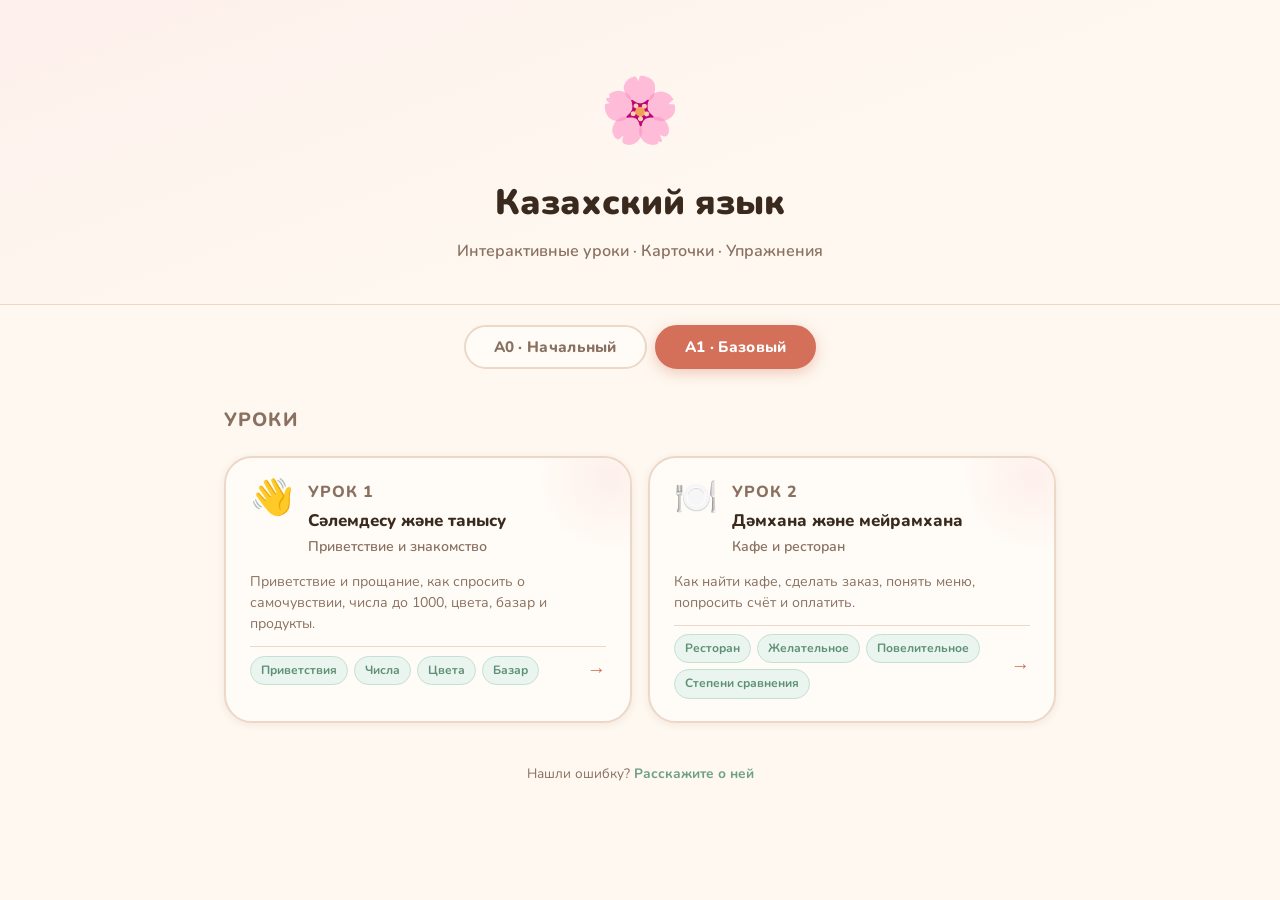
==== commit 3fd6f57e: "Add A0 level: lesson path, individual lessons, spaced repetition - A0/A1 tab switcher on main page (" ====
--- a/index.html
+++ b/index.html
@@ -19,8 +19,29 @@
       <p>Интерактивные уроки · Карточки · Упражнения</p>
     </div>
 
-    <!-- ===== LESSONS GRID ===== -->
-    <div class="lessons-section">
+    <!-- ===== LEVEL TABS ===== -->
+    <div class="level-tabs-bar">
+      <button class="level-tab-btn" id="tab-a0" data-level="a0">A0 · Начальный</button>
+      <button class="level-tab-btn active" id="tab-a1" data-level="a1">A1 · Базовый</button>
+    </div>
+
+    <!-- ===== A0 SECTION ===== -->
+    <div class="lessons-section" id="section-a0" style="display:none">
+      <a href="A0/index.html" class="a0-start-card">
+        <div class="a0-start-card-left">
+          <div class="a0-start-card-badge">A0</div>
+          <div>
+            <div class="a0-start-card-title">Начальный уровень</div>
+            <div class="a0-start-card-sub">36 тем · Грамматика · Карточки · Задания</div>
+          </div>
+        </div>
+        <span class="a0-start-card-arrow">→</span>
+      </a>
+      <p class="a0-start-hint">Грамматика казахского языка с нуля: алфавит, существительные, глаголы, падежи и всё что нужно для начала.</p>
+    </div>
+
+    <!-- ===== A1 LESSONS GRID ===== -->
+    <div class="lessons-section" id="section-a1">
       <h2>Уроки</h2>
       <div class="lessons-grid" id="lessons-grid">
         <!-- Rendered by app.js -->
@@ -28,7 +49,7 @@
     </div>
     <!-- ===== FEEDBACK ===== -->
     <div class="index-feedback">
-      Нашли ошибку? <a href="mailto:ratushnenkov@gmail.com">Расскажите о ней</a>
+      Нашли ошибку? <a href="https://forms.gle/gxbgMMxyrvkBxPB76" target="_blank" rel="noopener">Расскажите о ней</a>
     </div>
   </div>
 
--- a/css/style.css
+++ b/css/style.css
@@ -644,7 +644,7 @@
 .match-columns {
   display: grid;
   grid-template-columns: 1fr 1fr;
-  gap: 12px;
+  gap: clamp(48px, 16%, 80px);
 }
 .match-column { display: flex; flex-direction: column; gap: 8px; }
 
@@ -1612,8 +1612,7 @@
   .site-header { padding: 0 14px; gap: 10px; }
   .tabs-nav { padding: 12px 14px 0; }
   .lesson-container { padding: 20px 14px 60px; gap: 20px; }
-  .match-columns { grid-template-columns: 1fr; }
-  .match-column + .match-column { border-top: 1.5px solid var(--border); padding-top: 10px; }
+
   .numbers-grid { grid-template-columns: repeat(auto-fill, minmax(110px, 1fr)); }
   .vocab-emoji-grid { grid-template-columns: repeat(auto-fill, minmax(140px, 1fr)); }
   .section-body { padding: 14px 14px; }
@@ -1813,6 +1812,52 @@
 }
 
 /* ============================================================
+   LINK CARD (Telegram and other external links)
+   ============================================================ */
+
+.tg-link-card {
+  display: flex;
+  align-items: center;
+  gap: 16px;
+  padding: 16px 20px;
+  border-radius: var(--r-lg);
+  border: 2px solid #c8e6fa;
+  background: #eaf6ff;
+  text-decoration: none;
+  color: inherit;
+  box-shadow: var(--shadow-md);
+  transition: var(--transition);
+  max-width: 560px;
+}
+.tg-link-card:hover {
+  border-color: #0088cc;
+  box-shadow: var(--shadow-lg);
+  transform: translateY(-2px);
+}
+.tg-link-icon {
+  width: 48px;
+  height: 48px;
+  border-radius: 50%;
+  background-color: #0088cc;
+  background-image: url("data:image/svg+xml,%3Csvg xmlns='http://www.w3.org/2000/svg' viewBox='0 0 24 24' fill='white'%3E%3Cpath d='M11.944 0A12 12 0 0 0 0 12a12 12 0 0 0 12 12 12 12 0 0 0 12-12A12 12 0 0 0 12 0a12 12 0 0 0-.056 0zm4.962 7.224c.1-.002.321.023.465.14a.506.506 0 0 1 .171.325c.016.093.036.306.02.472-.18 1.898-.96 6.502-1.36 8.627-.168.9-.499 1.201-.82 1.23-.696.065-1.225-.46-1.9-.902-1.056-.693-1.653-1.124-2.678-1.8-1.185-.78-.417-1.21.258-1.91.177-.184 3.247-2.977 3.307-3.23.007-.032.014-.15-.056-.212s-.174-.041-.249-.024c-.106.024-1.793 1.14-5.061 3.345-.48.33-.913.49-1.302.48-.428-.008-1.252-.241-1.865-.44-.752-.245-1.349-.374-1.297-.789.027-.216.325-.437.893-.663 3.498-1.524 5.83-2.529 6.998-3.014 3.332-1.386 4.025-1.627 4.476-1.635z'/%3E%3C/svg%3E");
+  background-size: 28px;
+  background-repeat: no-repeat;
+  background-position: center;
+  flex-shrink: 0;
+}
+.tg-link-text { display: flex; flex-direction: column; gap: 2px; }
+.tg-link-title {
+  font-size: 1rem;
+  font-weight: 700;
+  color: var(--text-primary);
+}
+.tg-link-label {
+  font-size: .85rem;
+  font-weight: 600;
+  color: #0088cc;
+}
+
+/* ============================================================
    IMAGES IN EXERCISES
    ============================================================ */
 
@@ -1942,3 +1987,108 @@
   white-space: nowrap;
   transition: none;
 }
+
+/* ============================================================
+   LEVEL TABS (A0 / A1)
+   ============================================================ */
+
+.level-tabs-bar {
+  display: flex;
+  justify-content: center;
+  gap: 8px;
+  padding: 20px 24px 0;
+  max-width: 880px;
+  margin: 0 auto;
+}
+
+.level-tab-btn {
+  padding: 10px 28px;
+  border-radius: var(--r-pill);
+  font-size: .95rem;
+  font-weight: 800;
+  border: 2px solid var(--border);
+  background: var(--bg-card);
+  color: var(--text-muted);
+  cursor: pointer;
+  transition: var(--transition);
+  letter-spacing: .02em;
+}
+.level-tab-btn:hover {
+  border-color: var(--primary);
+  color: var(--primary);
+  background: var(--primary-pale);
+}
+.level-tab-btn.active {
+  background: var(--primary);
+  border-color: var(--primary);
+  color: #fff;
+  box-shadow: 0 4px 14px rgba(212,112,90,.35);
+}
+
+/* ============================================================
+   A0 START CARD (on index page)
+   ============================================================ */
+
+.a0-start-card {
+  display: flex;
+  align-items: center;
+  justify-content: space-between;
+  background: linear-gradient(135deg, var(--secondary-pale) 0%, var(--accent-pale) 100%);
+  border: 2px solid var(--secondary-light);
+  border-radius: var(--r-xl);
+  padding: 24px 28px;
+  text-decoration: none;
+  color: inherit;
+  margin-bottom: 16px;
+  transition: var(--transition);
+  box-shadow: var(--shadow-sm);
+}
+.a0-start-card:hover {
+  box-shadow: var(--shadow-md);
+  transform: translateY(-2px);
+  border-color: var(--secondary);
+}
+.a0-start-card-left {
+  display: flex;
+  align-items: center;
+  gap: 18px;
+}
+.a0-start-card-badge {
+  width: 52px;
+  height: 52px;
+  border-radius: var(--r-md);
+  background: var(--secondary);
+  color: #fff;
+  font-size: 1.1rem;
+  font-weight: 900;
+  display: flex;
+  align-items: center;
+  justify-content: center;
+  flex-shrink: 0;
+}
+.a0-start-card-title {
+  font-size: 1.1rem;
+  font-weight: 800;
+  color: var(--text);
+  margin-bottom: 4px;
+}
+.a0-start-card-sub {
+  font-size: .85rem;
+  color: var(--text-muted);
+  font-weight: 600;
+}
+.a0-start-card-arrow {
+  font-size: 1.4rem;
+  color: var(--secondary);
+  font-weight: 900;
+  transition: transform var(--transition);
+}
+.a0-start-card:hover .a0-start-card-arrow {
+  transform: translateX(5px);
+}
+.a0-start-hint {
+  font-size: .9rem;
+  color: var(--text-muted);
+  line-height: 1.6;
+  margin-top: 4px;
+}
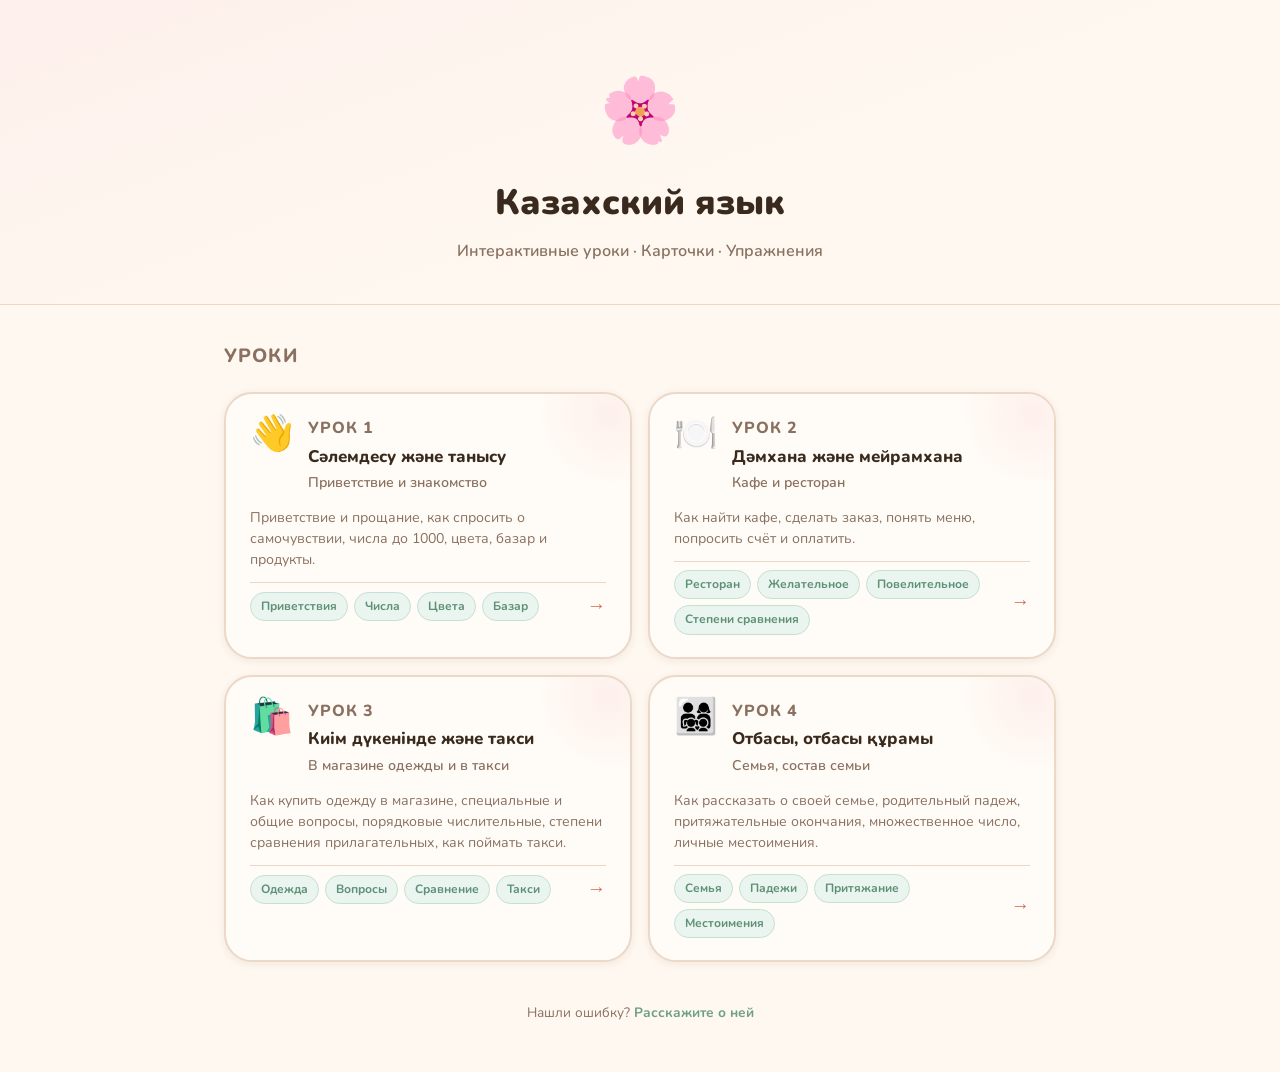
==== commit 2d8acbfb: "Скрыть вкладку A0 из навигации (не для публикации) Раздел сохранён по адресу A0/index.html, но кнопк" ====
--- a/index.html
+++ b/index.html
@@ -20,24 +20,10 @@
     </div>
 
     <!-- ===== LEVEL TABS ===== -->
-    <div class="level-tabs-bar">
+    <!-- A0 tab hidden: section still exists at A0/index.html but not published yet -->
+    <div class="level-tabs-bar" style="display:none">
       <button class="level-tab-btn" id="tab-a0" data-level="a0">A0 · Начальный</button>
       <button class="level-tab-btn active" id="tab-a1" data-level="a1">A1 · Базовый</button>
-    </div>
-
-    <!-- ===== A0 SECTION ===== -->
-    <div class="lessons-section" id="section-a0" style="display:none">
-      <a href="A0/index.html" class="a0-start-card">
-        <div class="a0-start-card-left">
-          <div class="a0-start-card-badge">A0</div>
-          <div>
-            <div class="a0-start-card-title">Начальный уровень</div>
-            <div class="a0-start-card-sub">36 тем · Грамматика · Карточки · Задания</div>
-          </div>
-        </div>
-        <span class="a0-start-card-arrow">→</span>
-      </a>
-      <p class="a0-start-hint">Грамматика казахского языка с нуля: алфавит, существительные, глаголы, падежи и всё что нужно для начала.</p>
     </div>
 
     <!-- ===== A1 LESSONS GRID ===== -->
--- a/css/style.css
+++ b/css/style.css
@@ -1741,6 +1741,26 @@
 }
 
 /* ============================================================
+   IMAGE BLOCK
+   ============================================================ */
+.lesson-image-wrap {
+  margin: 8px 0 4px;
+  text-align: center;
+}
+.lesson-image {
+  max-width: 100%;
+  border-radius: var(--r-md);
+  display: block;
+  margin: 0 auto;
+}
+.lesson-image-caption {
+  font-size: .85rem;
+  color: var(--text-light);
+  margin: 6px 0 0;
+  text-align: center;
+}
+
+/* ============================================================
    VIDEO BLOCK — link card (embedding disabled on this video)
    ============================================================ */
 .video-link-card {
